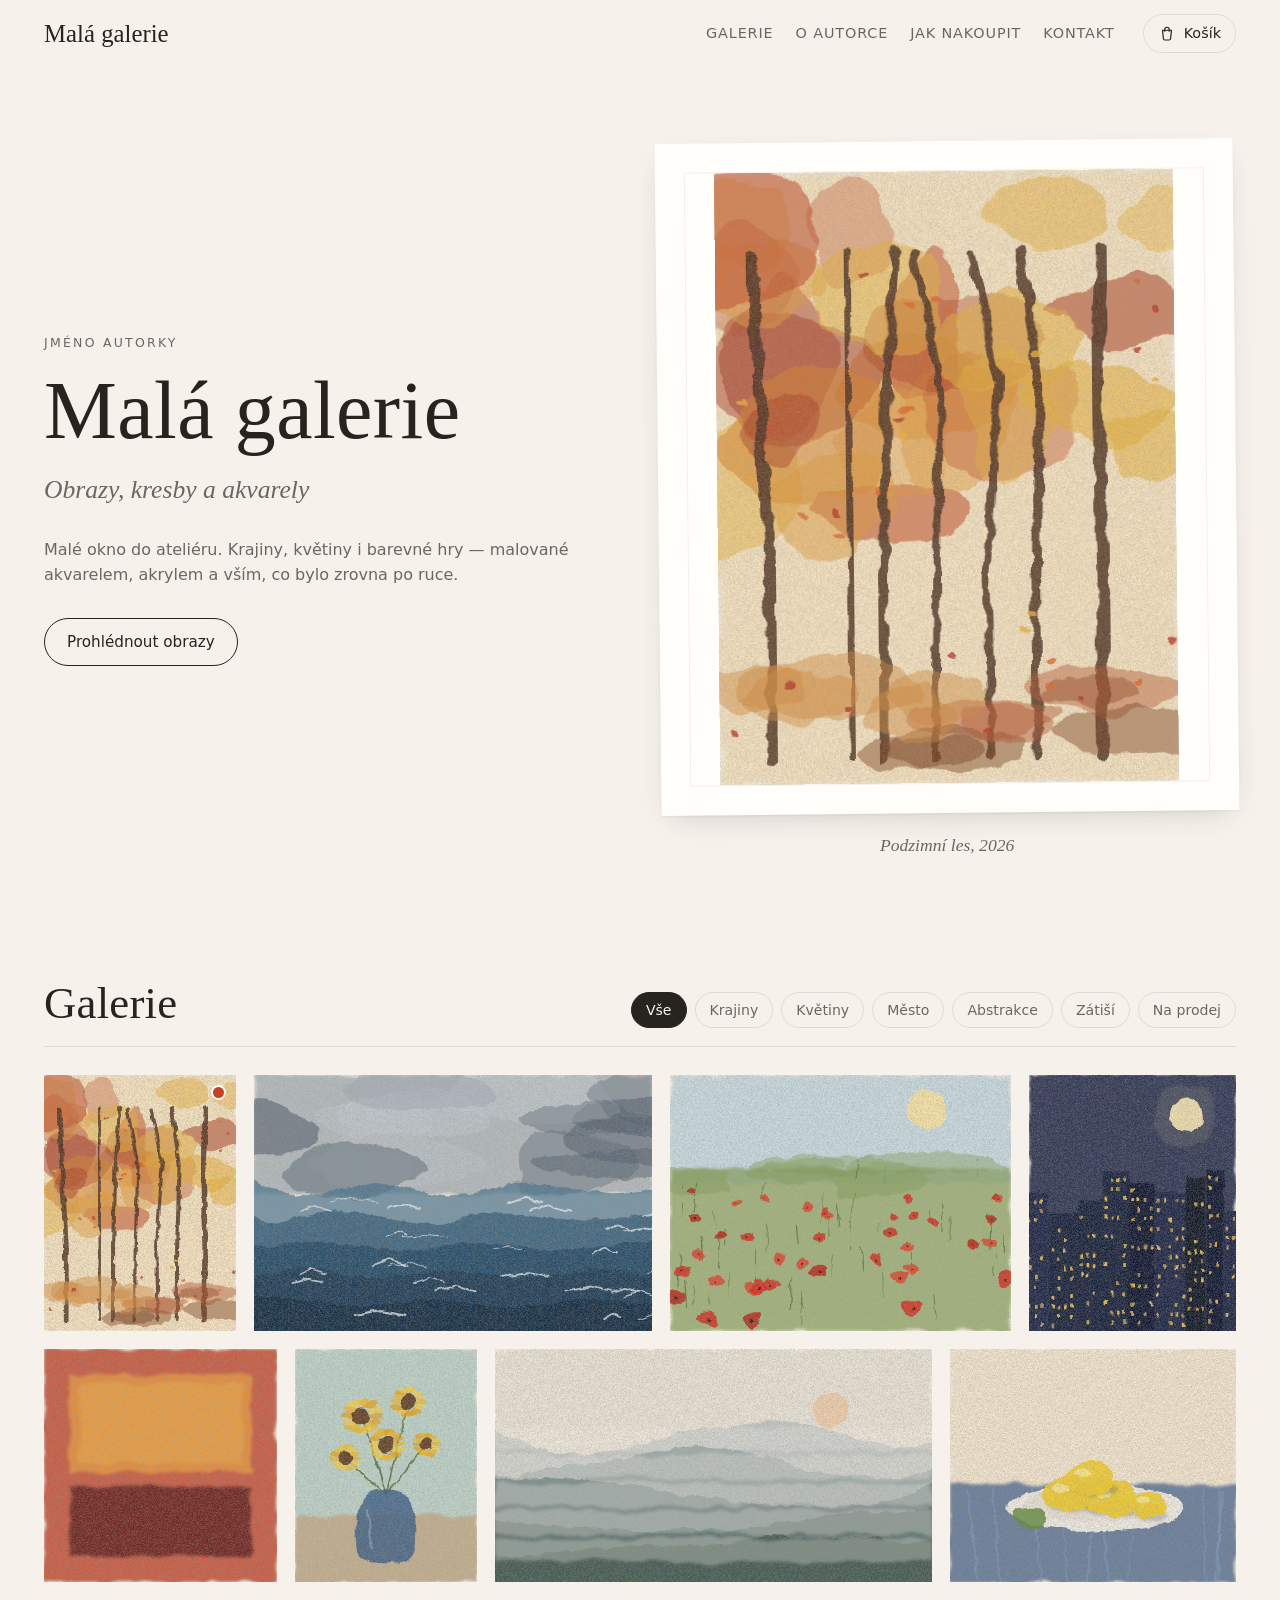
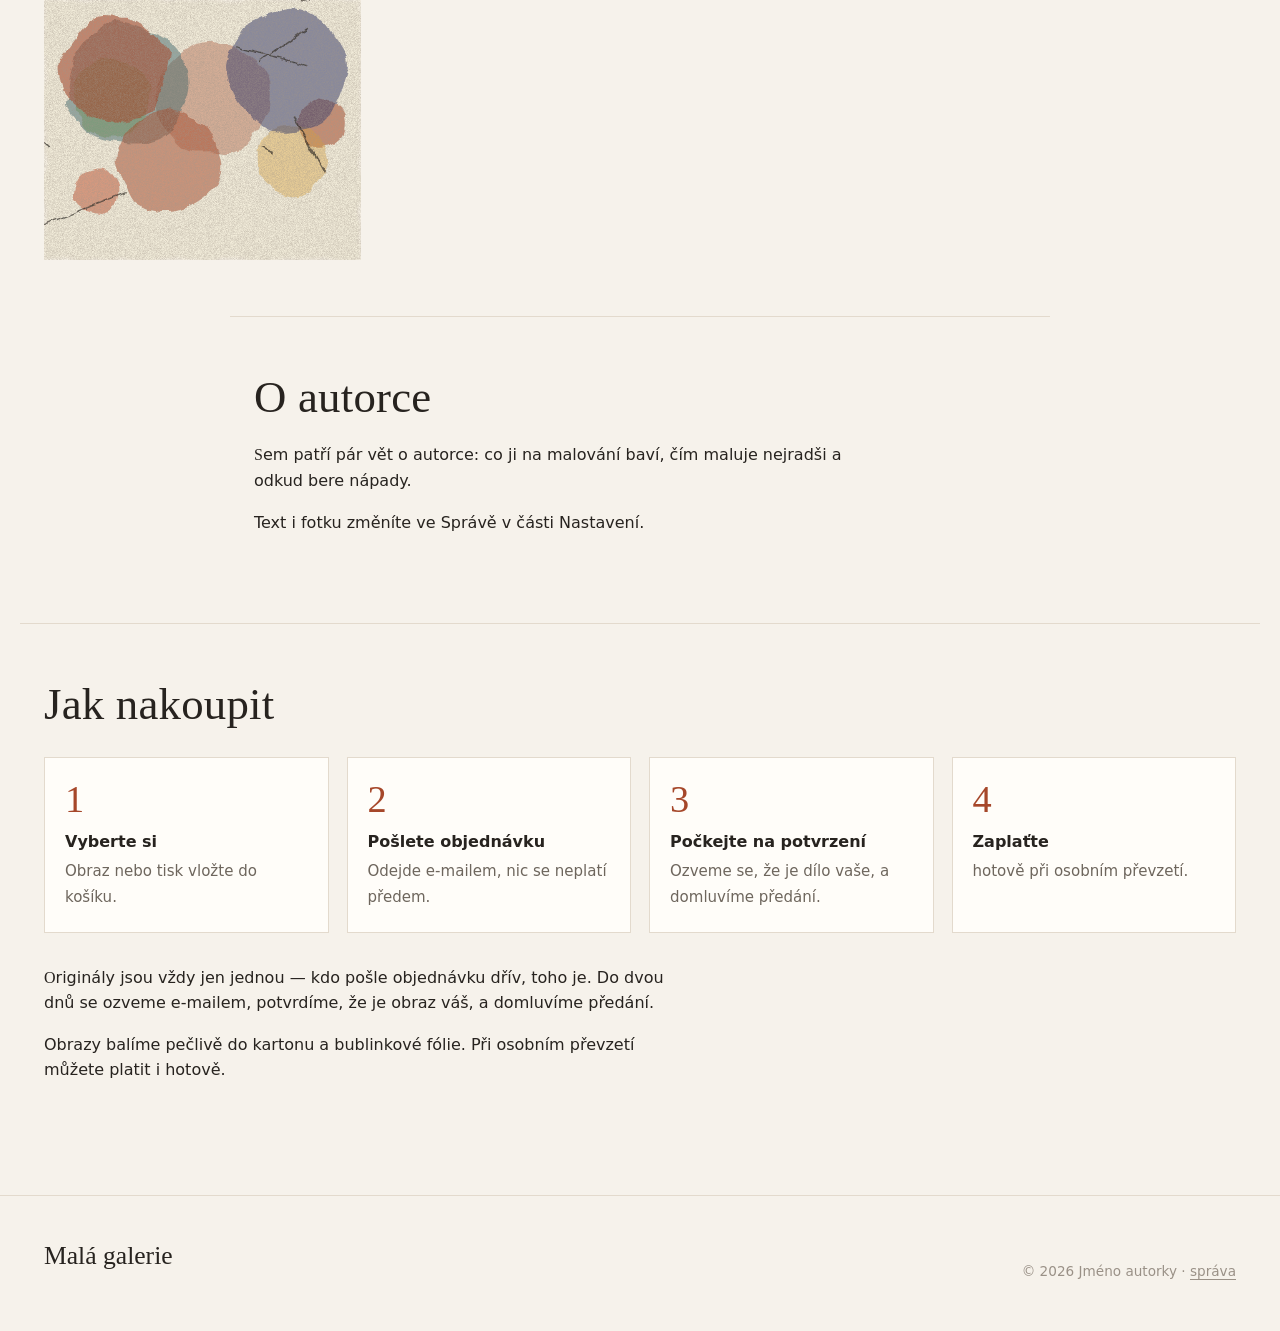
==== index.html @ 44255c66 "Galerie Malá webová galerie obrazů se správou obsahu.  Co-Authored-By: Claude Opus 5.5 <noreply@anth" ====
<!doctype html>
<html lang="cs">
<head>
<meta charset="utf-8">
<meta name="viewport" content="width=device-width, initial-scale=1">
<!-- Titulek a popis přepisuje Správa při uložení nastavení (kvůli náhledům odkazů). -->
<title>Malá galerie</title>
<meta name="description" content="Obrazy, kresby a akvarely">
<meta property="og:title" content="Malá galerie">
<meta property="og:description" content="Obrazy, kresby a akvarely">
<meta property="og:type" content="website">
<meta http-equiv="Content-Security-Policy" content="default-src 'self'; img-src 'self' data: blob:; style-src 'self'; script-src 'self'; connect-src 'self'; base-uri 'none'; form-action 'none'; object-src 'none'">
<meta name="color-scheme" content="light dark">
<link rel="icon" href="favicon.svg" type="image/svg+xml">
<link rel="stylesheet" href="css/web.css">
<script src="js/vzhled.js"></script>
<script src="js/zaklad.js" defer></script>
<script src="js/qr.js" defer></script>
<script src="js/web.js" defer></script>
</head>
<body>
<a class="preskocit" href="#galerie">Přeskočit na galerii</a>

<header class="hlavicka">
  <div class="hlavicka-vnitrek">
    <a class="znak" href="#" data-nazev>Malá galerie</a>
    <nav class="menu" aria-label="Hlavní nabídka">
      <a href="#galerie">Galerie</a>
      <a href="#o-autorce" data-o-autorce>O autorce</a>
      <a href="#nakup" data-obchod hidden>Jak nakoupit</a>
      <a href="#kontakt">Kontakt</a>
    </nav>
    <button class="kosik-tlacitko" type="button" data-obchod hidden aria-haspopup="dialog">
      <svg viewBox="0 0 24 24" aria-hidden="true"><path d="M6 7h12l-1.2 11.1a2 2 0 0 1-2 1.9H9.2a2 2 0 0 1-2-1.9z"/><path d="M9 9V6a3 3 0 0 1 6 0v3"/></svg>
      <span>Košík</span>
      <span class="pocet" data-pocet hidden>0</span>
    </button>
  </div>
</header>

<main>
  <section class="uvod" aria-labelledby="uvod-nadpis">
    <div class="uvod-text">
      <p class="nadtitulek" data-autorka></p>
      <h1 id="uvod-nadpis" data-nazev>Malá galerie</h1>
      <p class="podtitul" data-podtitul></p>
      <div class="uvod-odstavce" data-uvod></div>
      <a class="tlacitko" href="#galerie">Prohlédnout obrazy</a>
    </div>
    <figure class="uvod-obraz" data-vybrane hidden></figure>
  </section>

  <section id="galerie" class="sekce" aria-labelledby="galerie-nadpis">
    <div class="sekce-hlava">
      <h2 id="galerie-nadpis">Galerie</h2>
      <div class="filtry" role="toolbar" aria-label="Filtr galerie" data-filtry></div>
    </div>
    <div class="mrizka" data-mrizka aria-live="polite"></div>
    <p class="prazdne" data-prazdne hidden>Tady zatím nic není — galerie se právě připravuje.</p>
    <noscript><p class="prazdne">Galerie potřebuje zapnutý JavaScript.</p></noscript>
  </section>

  <section id="o-autorce" class="sekce o-autorce" aria-labelledby="autorka-nadpis" hidden>
    <figure class="portret" data-portret hidden></figure>
    <div>
      <h2 id="autorka-nadpis">O autorce</h2>
      <div class="text" data-o-autorce-text></div>
      <p class="odkazy" data-odkazy-autorky></p>
    </div>
  </section>

  <section id="nakup" class="sekce nakup" aria-labelledby="nakup-nadpis" data-obchod hidden>
    <h2 id="nakup-nadpis">Jak nakoupit</h2>
    <ol class="kroky">
      <li><strong>Vyberte si</strong><span>Obraz nebo tisk vložte do košíku.</span></li>
      <li><strong>Pošlete objednávku</strong><span>Odejde e-mailem, nic se neplatí předem.</span></li>
      <li><strong>Počkejte na potvrzení</strong><span>Ozveme se, že je dílo vaše, a domluvíme předání.</span></li>
      <li><strong>Zaplaťte</strong><span data-zpusob-platby>Převodem na účet — stačí naskenovat QR kód.</span></li>
    </ol>
    <div class="text" data-podminky></div>
  </section>
</main>

<footer id="kontakt" class="paticka">
  <div class="paticka-vnitrek">
    <div>
      <p class="paticka-nazev" data-nazev>Malá galerie</p>
      <p class="paticka-kontakt" data-kontakt></p>
    </div>
    <p class="paticka-drobne"><span data-copyright></span> · <a href="sprava/" rel="nofollow">správa</a></p>
  </div>
</footer>

<!-- Detail díla -->
<dialog class="detail" id="detail" aria-labelledby="detail-nazev">
  <div class="detail-obal">
    <div class="detail-obraz" data-detail-obraz>
      <img alt="" data-detail-img>
      <button class="sipka predchozi" type="button" data-predchozi aria-label="Předchozí dílo">‹</button>
      <button class="sipka dalsi" type="button" data-dalsi aria-label="Další dílo">›</button>
      <div class="detail-miniatury" data-miniatury></div>
    </div>
    <div class="detail-info">
      <button class="zavrit" type="button" data-zavrit aria-label="Zavřít">×</button>
      <p class="serie" data-detail-serie></p>
      <h2 id="detail-nazev" data-detail-nazev></h2>
      <p class="udaje" data-detail-udaje></p>
      <div class="text" data-detail-popis></div>
      <div class="nabidka" data-detail-nabidka></div>
      <p class="detail-odkazy">
        <a href="#" data-zeptat hidden>Zeptat se na dílo e-mailem</a>
        <button class="odkaz" type="button" data-sdilet>Kopírovat odkaz</button>
      </p>
    </div>
  </div>
</dialog>

<!-- Košík a objednávka -->
<dialog class="kosik" id="kosik" aria-labelledby="kosik-nadpis">
  <div class="kosik-obal">
    <header class="kosik-hlava">
      <h2 id="kosik-nadpis">Košík</h2>
      <button class="zavrit" type="button" data-zavrit aria-label="Zavřít">×</button>
    </header>
    <div class="kosik-krok" data-krok="polozky">
      <ul class="polozky" data-polozky></ul>
      <p class="prazdne" data-kosik-prazdny>Košík je prázdný.</p>
      <form class="objednavka" data-formular novalidate>
        <fieldset data-doprava>
          <legend>Doprava</legend>
        </fieldset>
        <fieldset data-platba>
          <legend>Platba</legend>
        </fieldset>
        <fieldset>
          <legend>Kontakt</legend>
          <label><span>Jméno a příjmení</span> <input name="jmeno" autocomplete="name" required></label>
          <label><span>E-mail</span> <input name="email" type="email" autocomplete="email" required></label>
          <label><span>Telefon <span class="nepovinne">· nepovinné</span></span> <input name="telefon" type="tel" autocomplete="tel"></label>
          <label data-adresa hidden><span>Doručovací adresa <span class="nepovinne">· nebo výdejní místo</span></span> <textarea name="adresa" rows="3" autocomplete="street-address"></textarea></label>
          <label><span>Poznámka <span class="nepovinne">· nepovinné</span></span> <textarea name="poznamka" rows="2"></textarea></label>
        </fieldset>
        <div class="soucet">
          <span>Celkem</span>
          <strong data-celkem></strong>
        </div>
        <p class="chyba" data-chyba role="alert" hidden></p>
        <button class="tlacitko plne" type="submit">Pokračovat k odeslání</button>
        <p class="drobne">Údaje použijeme jen k vyřízení objednávky.</p>
      </form>
    </div>
    <div class="kosik-krok" data-krok="odeslat" hidden>
      <p class="upozorneni"><strong>Ještě jeden krok:</strong> objednávka odejde, až odešlete e-mail.</p>
      <a class="tlacitko plne" data-mailto href="#">Odeslat objednávku e-mailem</a>
      <p class="drobne" data-zalozni-postup>Nepovedlo se otevřít poštu? <button class="odkaz" type="button" data-kopirovat>Zkopírujte text</button> a pošlete ho na <a data-email-prodejce href="#"></a>.</p>
      <p class="chyba" data-bez-emailu hidden>Galerie zatím nemá vyplněný kontaktní e-mail, objednávku tedy nejde odeslat.</p>
      <pre class="rekapitulace" data-rekapitulace></pre>
      <div class="platebni" data-platebni></div>
      <div class="kosik-dole">
        <button class="odkaz" type="button" data-zpet>← Zpět k úpravám</button>
        <button class="tlacitko" type="button" data-hotovo>Hotovo, vyprázdnit košík</button>
      </div>
    </div>
  </div>
</dialog>

<div class="oznameni" data-oznameni role="status" hidden></div>
</body>
</html>
---- css/web.css ----
/* web.css — veřejná galerie
   Teplý papír, inkoust a jediný akcent (terakota). Nadpisy na systémových
   patkách — žádná písma z cizích serverů, takže web nikam nevolá. */

:root {
  --papir: #f6f2eb;
  --karta: #fffdf9;
  --inkoust: #27231f;
  --sede: #6e665d;
  --slabe: #9a9187;
  --linka: #e3dacd;
  --akcent: #a6472a;
  --akcent-tmavy: #873519;
  --na-akcentu: #fff;
  --prodej: #2f6a5f;
  --rezervace: #a7741c;
  --prodano: #8a8178;
  --stin: 0 1px 2px rgb(40 30 20 / 6%), 0 10px 30px -12px rgb(40 30 20 / 22%);
  --ram: #fffefb;
  --zavoj: rgb(28 24 21 / 72%);
  --patky: "Palatino Linotype", Palatino, "Book Antiqua", "URW Palladio L", "Noto Serif", Georgia, serif;
  --vaha-nadpisu: 500;
  --bezpatky: "Segoe UI", system-ui, -apple-system, "Helvetica Neue", Roboto, Arial, sans-serif;
  --sirka: 1240px;
  --radek: 260px;
  color-scheme: light;
}

@media (prefers-color-scheme: dark) {
  :root:not([data-theme="light"]) {
    --papir: #171513;
    --karta: #211e1b;
    --inkoust: #ece5da;
    --sede: #b0a698;
    --slabe: #857c71;
    --linka: #38322c;
    --akcent: #e08a63;
    --akcent-tmavy: #f0a585;
    --na-akcentu: #1b1714;
    --prodej: #7cc0b1;
    --rezervace: #e0b25c;
    --prodano: #9a9085;
    --stin: 0 1px 2px rgb(0 0 0 / 30%), 0 14px 34px -14px rgb(0 0 0 / 70%);
    --ram: #2a2622;
    --zavoj: rgb(8 7 6 / 86%);
    color-scheme: dark;
  }
}
:root[data-theme="dark"] {
  --papir: #171513; --karta: #211e1b; --inkoust: #ece5da; --sede: #b0a698; --slabe: #857c71;
  --linka: #38322c; --akcent: #e08a63; --akcent-tmavy: #f0a585; --na-akcentu: #1b1714;
  --prodej: #7cc0b1; --rezervace: #e0b25c; --prodano: #9a9085;
  --stin: 0 1px 2px rgb(0 0 0 / 30%), 0 14px 34px -14px rgb(0 0 0 / 70%);
  --ram: #2a2622; --zavoj: rgb(8 7 6 / 86%); color-scheme: dark;
}

*, *::before, *::after { box-sizing: border-box; }
html { scroll-behavior: smooth; scroll-padding-top: 80px; }
@media (prefers-reduced-motion: reduce) { html { scroll-behavior: auto; } }

body {
  margin: 0;
  background: var(--papir);
  color: var(--inkoust);
  font: 16px/1.6 var(--bezpatky);
  -webkit-font-smoothing: antialiased;
  text-rendering: optimizeLegibility;
  transition: opacity .3s ease;
}
/* vzhled.js stránku schová, dokud web.js nenačte data a nepoužije vzhled */
html.ceka body { opacity: 0; }
img { max-width: 100%; display: block; }
a { color: var(--akcent); text-underline-offset: 3px; text-decoration-thickness: 1px; }
a:hover { color: var(--akcent-tmavy); }
h1, h2, h3 { font-family: var(--patky); font-weight: var(--vaha-nadpisu); line-height: 1.1; margin: 0; letter-spacing: 0.005em; }
p { margin: 0 0 1em; }
:focus-visible { outline: 2px solid var(--akcent); outline-offset: 3px; border-radius: 2px; }
[hidden] { display: none !important; }

.preskocit { position: absolute; left: -999px; top: 8px; background: var(--karta); padding: 8px 14px; z-index: 50; }
.preskocit:focus { left: 16px; }

/* --- hlavička ------------------------------------------------------------ */
.hlavicka {
  position: sticky; top: 0; z-index: 20;
  background: color-mix(in srgb, var(--papir) 88%, transparent);
  backdrop-filter: blur(10px);
  border-bottom: 1px solid transparent;
  transition: border-color .2s;
}
.hlavicka.posunuto { border-bottom-color: var(--linka); }
.hlavicka-vnitrek {
  max-width: var(--sirka); margin: 0 auto; padding: 14px 24px;
  display: flex; align-items: center; gap: 28px;
}
.znak {
  font-family: var(--patky); font-size: 1.55rem; color: var(--inkoust); text-decoration: none;
  white-space: nowrap; overflow: hidden; text-overflow: ellipsis; min-width: 0;
}
.znak:hover { color: var(--inkoust); }
.menu { display: flex; gap: 22px; margin-left: auto; }
.menu a {
  color: var(--sede); text-decoration: none; font-size: .9rem; letter-spacing: .06em; text-transform: uppercase; white-space: nowrap;
  padding: 4px 0; border-bottom: 1px solid transparent;
}
.menu a:hover { color: var(--inkoust); border-bottom-color: var(--akcent); }

.kosik-tlacitko {
  display: inline-flex; align-items: center; gap: 8px;
  background: none; border: 1px solid var(--linka); border-radius: 999px; color: var(--inkoust);
  padding: 7px 14px; font: inherit; font-size: .9rem; cursor: pointer;
}
.kosik-tlacitko:hover { border-color: var(--inkoust); }
.kosik-tlacitko svg { width: 18px; height: 18px; fill: none; stroke: currentColor; stroke-width: 1.6; stroke-linejoin: round; }
.pocet {
  background: var(--akcent); color: var(--na-akcentu); border-radius: 999px; min-width: 20px; height: 20px;
  display: inline-grid; place-items: center; font-size: .75rem; font-weight: 600; padding: 0 6px;
}
.pocet.cuk { animation: cuk .5s ease; }
@keyframes cuk { 30% { transform: scale(1.35); } }

/* --- úvod ---------------------------------------------------------------- */
.uvod {
  max-width: var(--sirka); margin: 0 auto; padding: 72px 24px 64px;
  display: grid; grid-template-columns: minmax(0, 1fr) minmax(0, 1.05fr); gap: 64px; align-items: center;
}
.uvod.bez-obrazu { grid-template-columns: minmax(0, 1fr); text-align: center; }
.uvod.bez-obrazu .uvod-odstavce { margin-inline: auto; }
.nadtitulek { text-transform: uppercase; letter-spacing: .18em; font-size: .78rem; color: var(--sede); margin-bottom: 18px; }
.uvod h1 { font-size: clamp(2.8rem, 6.4vw, 5.2rem); line-height: .98; margin-bottom: 18px; }
.podtitul { font-family: var(--patky); font-style: italic; font-size: clamp(1.25rem, 2.2vw, 1.6rem); color: var(--sede); margin-bottom: 26px; }
.uvod-odstavce { max-width: 34em; color: var(--sede); margin-bottom: 30px; }

.uvod-obraz { margin: 0; cursor: zoom-in; }
.uvod-obraz .ram {
  background: var(--ram); padding: clamp(14px, 2.4vw, 30px); box-shadow: var(--stin);
  transform: rotate(-.6deg); transition: transform .5s cubic-bezier(.2, .7, .2, 1);
}
.uvod-obraz:hover .ram { transform: rotate(0) translateY(-4px); }
.uvod-obraz img { width: 100%; height: auto; max-height: 68vh; object-fit: contain; outline: 1px solid rgb(0 0 0 / 6%); }
.uvod-obraz figcaption { margin-top: 18px; text-align: center; color: var(--sede); font-family: var(--patky); font-style: italic; font-size: 1.1rem; }

.tlacitko {
  display: inline-flex; align-items: center; justify-content: center; gap: 8px;
  border: 1px solid var(--inkoust); color: var(--inkoust); background: transparent;
  padding: 11px 22px; border-radius: 999px; font: inherit; font-size: .95rem; text-decoration: none; cursor: pointer;
  transition: background .15s, color .15s, border-color .15s;
}
.tlacitko:hover { background: var(--inkoust); color: var(--papir); }
.tlacitko.plne { background: var(--akcent); border-color: var(--akcent); color: var(--na-akcentu); }
.tlacitko.plne:hover { background: var(--akcent-tmavy); border-color: var(--akcent-tmavy); color: var(--na-akcentu); }
.tlacitko:disabled { opacity: .45; cursor: not-allowed; }
.odkaz { background: none; border: 0; padding: 0; font: inherit; color: var(--akcent); cursor: pointer; text-decoration: underline; text-underline-offset: 3px; text-decoration-thickness: 1px; }

/* --- sekce a galerie ----------------------------------------------------- */
.sekce { max-width: var(--sirka); margin: 0 auto; padding: 56px 24px; }
.sekce h2 { font-size: clamp(2rem, 4vw, 2.8rem); }
.sekce-hlava { display: flex; align-items: end; justify-content: space-between; gap: 16px 32px; flex-wrap: wrap; margin-bottom: 28px; padding-bottom: 18px; border-bottom: 1px solid var(--linka); }

.filtry { display: flex; flex-wrap: wrap; gap: 8px; }
.filtr {
  border: 1px solid var(--linka); background: transparent; color: var(--sede); border-radius: 999px;
  padding: 6px 14px; font: inherit; font-size: .88rem; cursor: pointer;
}
.filtr:hover { color: var(--inkoust); border-color: var(--sede); }
.filtr[aria-pressed="true"] { background: var(--inkoust); border-color: var(--inkoust); color: var(--papir); }
.filtr.prodej[aria-pressed="true"] { background: var(--prodej); border-color: var(--prodej); color: var(--na-akcentu); }

/* Zarovnaná mřížka: řádky stejně vysoké, obrazy celé v poměru stran
   a pořadí, jak ho nastavila Správa. Přesné šířky dopočítá web.js. */
.mrizka { --mezera: 18px; display: flex; flex-wrap: wrap; gap: var(--mezera); }
.dlazdice {
  position: relative; flex: none; width: calc(var(--p) * var(--radek)); height: var(--radek);
  margin: 0; cursor: zoom-in; background: var(--linka); overflow: hidden;
  animation: objev .6s both cubic-bezier(.2, .7, .2, 1); animation-delay: calc(var(--i, 0) * 40ms);
}
@keyframes objev { from { opacity: 0; transform: translateY(12px); } }
@media (prefers-reduced-motion: reduce) { .dlazdice { animation: none; } }
.dlazdice img { position: absolute; inset: 0; width: 100%; height: 100%; object-fit: cover; transition: transform .7s cubic-bezier(.2, .7, .2, 1), opacity .4s; }
.dlazdice:hover img { transform: scale(1.025); }
.dlazdice button { position: absolute; inset: 0; width: 100%; background: none; border: 0; cursor: zoom-in; padding: 0; z-index: 2; }
.dlazdice figcaption {
  position: absolute; inset: auto 0 0 0; padding: 40px 16px 14px; z-index: 1;
  background: linear-gradient(transparent, rgb(20 16 12 / 72%)); color: #fff;
  display: flex; align-items: end; justify-content: space-between; gap: 12px;
  opacity: 0; transform: translateY(6px); transition: opacity .25s, transform .25s;
}
.dlazdice:hover figcaption, .dlazdice:focus-within figcaption { opacity: 1; transform: none; }
@media (hover: none) { .dlazdice figcaption { opacity: 1; transform: none; padding-top: 28px; } }
.dlazdice .titulek { font-family: var(--patky); font-size: 1.2rem; line-height: 1.15; }
.dlazdice .titulek small { display: block; font-family: var(--bezpatky); font-size: .78rem; opacity: .8; margin-top: 2px; }
.stitek {
  flex: none; font-size: .72rem; letter-spacing: .06em; text-transform: uppercase; border-radius: 999px;
  padding: 3px 9px; background: rgb(255 255 255 / 92%); color: #222; white-space: nowrap;
}
.stitek.prodano { background: rgb(30 26 22 / 80%); color: #fff; }
.stitek.rezervovano { background: #f3d595; color: #4b3305; }
.dlazdice .tecka {
  position: absolute; top: 12px; right: 12px; z-index: 1; width: 11px; height: 11px; border-radius: 50%;
  background: #c4412a; box-shadow: 0 0 0 2px rgb(255 255 255 / 85%);
}
.prazdne { color: var(--sede); text-align: center; padding: 40px 0; font-family: var(--patky); font-style: italic; font-size: 1.2rem; }

/* volby ze Správy → Vzhled (atributy na <html> nastavuje zaklad.js) */
:root[data-velikost="male"] { --radek: 200px; }
:root[data-velikost="velke"] { --radek: 330px; }
:root[data-ramy="pasparta"] .mrizka { --pp: clamp(5px, .9vw, 11px); }
:root[data-ramy="pasparta"] .dlazdice { background: var(--ram); box-shadow: var(--stin); }
:root[data-ramy="pasparta"] .dlazdice img {
  inset: var(--pp); width: calc(100% - 2 * var(--pp)); height: calc(100% - 2 * var(--pp)); outline: 1px solid rgb(0 0 0 / 7%);
}
:root[data-ramy="pasparta"] .dlazdice:hover img { transform: none; }
:root[data-ramy="stin"] .mrizka { --mezera: 26px; }
:root[data-ramy="stin"] .dlazdice { box-shadow: var(--stin); border-radius: 3px; }

/* --- o autorce ----------------------------------------------------------- */
.o-autorce { display: grid; grid-template-columns: minmax(0, 340px) minmax(0, 1fr); gap: 56px; align-items: start; border-top: 1px solid var(--linka); }
.o-autorce.bez-portretu { grid-template-columns: minmax(0, 1fr); max-width: 820px; }
.o-autorce h2 { margin-bottom: 20px; }
.portret { margin: 0; }
.portret img { width: 100%; aspect-ratio: 4 / 5; object-fit: cover; box-shadow: var(--stin); }
.text { max-width: 40em; }
.text p:first-child::first-letter { font-family: var(--patky); }
.odkazy { display: flex; gap: 18px; flex-wrap: wrap; margin-top: 8px; }

/* --- jak nakoupit -------------------------------------------------------- */
.nakup { border-top: 1px solid var(--linka); }
.nakup h2 { margin-bottom: 28px; }
.kroky { list-style: none; padding: 0; margin: 0 0 32px; display: grid; grid-template-columns: repeat(4, minmax(0, 1fr)); gap: 18px; counter-reset: krok; }
.kroky li { background: var(--karta); border: 1px solid var(--linka); padding: 22px 20px; counter-increment: krok; position: relative; }
.kroky li::before { content: counter(krok); font-family: var(--patky); font-size: 2.4rem; color: var(--akcent); line-height: 1; display: block; margin-bottom: 10px; }
.kroky strong { display: block; font-weight: 600; margin-bottom: 4px; }
.kroky span { color: var(--sede); font-size: .94rem; }

/* --- patička ------------------------------------------------------------- */
.paticka { border-top: 1px solid var(--linka); margin-top: 40px; }
.paticka-vnitrek { max-width: var(--sirka); margin: 0 auto; padding: 40px 24px 48px; display: flex; justify-content: space-between; align-items: end; gap: 24px; flex-wrap: wrap; }
.paticka-nazev { font-family: var(--patky); font-size: 1.6rem; margin-bottom: 6px; }
.paticka-kontakt { display: flex; gap: 18px; flex-wrap: wrap; margin: 0; }
.paticka-drobne { color: var(--slabe); font-size: .85rem; margin: 0; }
.paticka-drobne a { color: var(--slabe); }

/* --- detail díla --------------------------------------------------------- */
dialog { padding: 0; border: 0; color: var(--inkoust); }
dialog::backdrop { background: var(--zavoj); backdrop-filter: blur(4px); }
.detail {
  width: min(1360px, calc(100vw - 32px)); max-width: none; height: min(880px, calc(100dvh - 32px)); max-height: none;
  background: var(--karta); box-shadow: 0 30px 80px -20px rgb(0 0 0 / 50%);
}
.detail[open] { animation: vyjed .35s cubic-bezier(.2, .7, .2, 1); }
@keyframes vyjed { from { opacity: 0; transform: translateY(16px) scale(.985); } }
.detail-obal { display: grid; grid-template-columns: minmax(0, 1fr) 380px; grid-template-rows: minmax(0, 1fr); height: 100%; }
.detail-obraz {
  position: relative; background: color-mix(in srgb, var(--papir) 70%, var(--linka));
  display: flex; align-items: center; justify-content: center; overflow: hidden;
  padding: 36px 64px 84px; min-height: 0; touch-action: pan-y; user-select: none;
}
.detail-obraz img { max-width: 100%; max-height: 100%; width: auto; height: auto; object-fit: contain; box-shadow: var(--stin); background: var(--ram); transition: opacity .25s; }
.detail-obraz img.nacita { opacity: .6; }
.sipka {
  position: absolute; top: 50%; transform: translateY(-50%); width: 46px; height: 46px; border-radius: 50%;
  border: 1px solid var(--linka); background: var(--karta); color: var(--inkoust); font-size: 1.7rem; line-height: 1;
  cursor: pointer; display: grid; place-items: center; padding-bottom: 4px; opacity: .85;
}
.sipka:hover { opacity: 1; border-color: var(--inkoust); }
.sipka.predchozi { left: 12px; }
.sipka.dalsi { right: 12px; }
.detail-miniatury { position: absolute; bottom: 18px; left: 0; right: 0; display: flex; justify-content: center; gap: 8px; }
.detail-miniatury button { width: 52px; height: 52px; padding: 0; border: 2px solid transparent; background: none; cursor: pointer; opacity: .65; }
.detail-miniatury button[aria-current="true"] { border-color: var(--akcent); opacity: 1; }
.detail-miniatury img { width: 100%; height: 100%; object-fit: cover; }
.detail-info { position: relative; padding: 48px 34px 34px; overflow-y: auto; border-left: 1px solid var(--linka); }
.zavrit {
  position: absolute; top: 12px; right: 12px; width: 40px; height: 40px; border-radius: 50%;
  border: 0; background: transparent; color: var(--sede); font-size: 1.8rem; line-height: 1; cursor: pointer;
}
.zavrit:hover { background: var(--papir); color: var(--inkoust); }
.serie { text-transform: uppercase; letter-spacing: .16em; font-size: .74rem; color: var(--akcent); margin-bottom: 10px; min-height: 1em; }
.detail-info h2 { font-size: 2.3rem; margin-bottom: 10px; }
.udaje { color: var(--sede); font-size: .92rem; margin-bottom: 22px; }
.detail-info .text { font-size: .98rem; }
.nabidka { margin: 26px 0 18px; display: grid; gap: 12px; }
.nabidka-polozka {
  border: 1px solid var(--linka); padding: 16px 18px; display: grid; grid-template-columns: 1fr auto; gap: 4px 16px; align-items: center;
  background: var(--papir);
}
.nabidka-polozka .co { font-weight: 600; }
.nabidka-polozka .pozn { color: var(--sede); font-size: .85rem; grid-column: 1; }
.nabidka-polozka .cena { font-family: var(--patky); font-size: 1.5rem; text-align: right; }
.nabidka-polozka .akce { grid-column: 1 / -1; margin-top: 10px; }
.nabidka-polozka .akce .tlacitko { width: 100%; }
.nabidka-polozka.prodano .cena { text-decoration: line-through; color: var(--slabe); }
.stav { display: inline-flex; align-items: center; gap: 7px; font-size: .88rem; color: var(--sede); }
.stav::before { content: ""; width: 8px; height: 8px; border-radius: 50%; background: currentColor; }
.stav.prodej { color: var(--prodej); }
.stav.rezervovano { color: var(--rezervace); }
.stav.prodano { color: var(--prodano); }
.detail-odkazy { display: flex; gap: 18px; flex-wrap: wrap; font-size: .9rem; margin-top: 18px; }

/* --- košík --------------------------------------------------------------- */
.kosik {
  margin: 0 0 0 auto; width: min(520px, 100vw); max-width: none; height: 100dvh; max-height: none;
  background: var(--karta); box-shadow: -20px 0 60px -20px rgb(0 0 0 / 40%);
}
.kosik[open] { animation: zprava .35s cubic-bezier(.2, .7, .2, 1); }
@keyframes zprava { from { transform: translateX(40px); opacity: 0; } }
.kosik-obal { display: flex; flex-direction: column; height: 100%; }
.kosik-hlava { display: flex; align-items: center; justify-content: space-between; padding: 18px 24px; border-bottom: 1px solid var(--linka); }
.kosik-hlava h2 { font-size: 1.9rem; }
.kosik-hlava .zavrit { position: static; }
.kosik-krok { padding: 20px 24px 32px; overflow-y: auto; flex: 1; }
.polozky { list-style: none; padding: 0; margin: 0 0 8px; }
.polozka { display: grid; grid-template-columns: 64px 1fr auto; gap: 14px; align-items: center; padding: 12px 0; border-bottom: 1px solid var(--linka); }
.polozka img { width: 64px; height: 64px; object-fit: cover; }
.polozka .nazev { font-family: var(--patky); font-size: 1.15rem; line-height: 1.2; }
.polozka .druh { color: var(--sede); font-size: .85rem; }
.polozka .vpravo { text-align: right; display: grid; gap: 6px; justify-items: end; }
.polozka .mnozstvi { display: inline-flex; align-items: center; border: 1px solid var(--linka); border-radius: 999px; }
.polozka .mnozstvi button { background: none; border: 0; width: 28px; height: 28px; cursor: pointer; color: var(--inkoust); font-size: 1rem; }
.polozka .mnozstvi span { min-width: 20px; text-align: center; font-size: .9rem; }
.polozka .odebrat { font-size: .8rem; color: var(--slabe); }
.objednavka fieldset { border: 0; padding: 0; margin: 22px 0 0; display: grid; gap: 12px; }
.objednavka legend { font-family: var(--patky); font-size: 1.35rem; margin-bottom: 8px; padding: 0; }
.objednavka label { display: grid; gap: 5px; font-size: .9rem; color: var(--sede); }
.nepovinne { font-size: .8rem; color: var(--slabe); }
.objednavka input, .objednavka textarea {
  font: inherit; color: var(--inkoust); background: var(--papir); border: 1px solid var(--linka); border-radius: 4px; padding: 10px 12px; width: 100%;
}
.objednavka input:focus, .objednavka textarea:focus { outline: none; border-color: var(--akcent); box-shadow: 0 0 0 3px color-mix(in srgb, var(--akcent) 18%, transparent); }
.volba { display: flex !important; align-items: center; gap: 10px !important; border: 1px solid var(--linka); padding: 11px 14px; border-radius: 4px; cursor: pointer; color: var(--inkoust) !important; }
.volba:has(input:checked) { border-color: var(--akcent); background: color-mix(in srgb, var(--akcent) 6%, transparent); }
.volba input { width: auto; accent-color: var(--akcent); margin: 0; }
.volba .cena { margin-left: auto; color: var(--sede); }
.soucet { display: flex; justify-content: space-between; align-items: baseline; margin: 26px 0 16px; padding-top: 16px; border-top: 1px solid var(--linka); }
.soucet strong { font-family: var(--patky); font-size: 1.9rem; font-weight: 500; }
.objednavka .tlacitko { width: 100%; }
.drobne { font-size: .82rem; color: var(--slabe); margin-top: 12px; }
.chyba { color: #b3261e; font-size: .9rem; }
.upozorneni { background: color-mix(in srgb, var(--rezervace) 16%, transparent); border-left: 3px solid var(--rezervace); padding: 12px 14px; }
[data-krok="odeslat"] > .tlacitko { width: 100%; }
.rekapitulace {
  white-space: pre-wrap; font: .85rem/1.55 ui-monospace, "Cascadia Mono", Consolas, monospace; background: var(--papir);
  border: 1px solid var(--linka); padding: 14px 16px; margin: 18px 0; color: var(--sede);
}
.platebni { display: grid; grid-template-columns: 150px 1fr; gap: 18px; align-items: center; border: 1px solid var(--linka); padding: 16px; }
.platebni .qr { width: 150px; height: 150px; }
.platebni dl { margin: 0; display: grid; grid-template-columns: auto 1fr; gap: 3px 12px; font-size: .9rem; }
.platebni dt { color: var(--sede); }
.platebni dd { margin: 0; font-weight: 600; word-break: break-word; }
.platebni .pozn { grid-column: 1 / -1; font-size: .85rem; color: var(--sede); margin: 0; }
.kosik-dole { display: flex; justify-content: space-between; align-items: center; gap: 12px; margin-top: 24px; flex-wrap: wrap; }
.qr .qr-pozadi { fill: #fff; }
.qr .qr-moduly { fill: #111; }

.oznameni {
  position: fixed; left: 50%; bottom: 24px; transform: translateX(-50%); z-index: 100;
  background: var(--inkoust); color: var(--papir); padding: 11px 20px; border-radius: 999px; font-size: .92rem;
  box-shadow: var(--stin); animation: vyjed .3s ease;
}

/* --- menší obrazovky ----------------------------------------------------- */
@media (max-width: 1000px) {
  .detail-obal { grid-template-columns: minmax(0, 1fr); grid-template-rows: minmax(0, 58%) minmax(0, 1fr); }
  .detail { height: calc(100dvh - 24px); width: calc(100vw - 24px); }
  .detail-obraz { padding: 18px 54px 70px; }
  .detail-info { border-left: 0; border-top: 1px solid var(--linka); padding: 28px 22px; }
  .kroky { grid-template-columns: repeat(2, minmax(0, 1fr)); }
}
@media (max-width: 760px) {
  :root { --radek: 170px; }
  :root[data-velikost="male"] { --radek: 130px; }
  :root[data-velikost="velke"] { --radek: 220px; }
  :root[data-ramy="stin"] .mrizka { --mezera: 12px; }
  html { scroll-padding-top: 110px; }
  .hlavicka-vnitrek { flex-wrap: wrap; gap: 6px 16px; padding: 12px 16px; }
  .menu { order: 3; width: 100%; margin: 0; gap: 18px; overflow-x: auto; scrollbar-width: none; }
  .menu a { font-size: .8rem; }
  .kosik-tlacitko { margin-left: auto; }
  .uvod { grid-template-columns: minmax(0, 1fr); gap: 40px; padding: 40px 16px 36px; }
  .uvod-obraz { order: -1; }
  .sekce { padding: 40px 16px; }
  .mrizka { --mezera: 8px; }
  .dlazdice figcaption { padding: 24px 10px 8px; }
  .dlazdice .titulek { font-size: 1rem; white-space: nowrap; overflow: hidden; text-overflow: ellipsis; min-width: 0; }
  .dlazdice .titulek small { display: none; }
  .stitek { font-size: .66rem; padding: 2px 7px; }
  .o-autorce { grid-template-columns: minmax(0, 1fr); gap: 28px; }
  .portret { max-width: 280px; }
  .kroky { grid-template-columns: minmax(0, 1fr); }
  .paticka-vnitrek { padding: 32px 16px 40px; }
  .detail { width: 100vw; height: 100dvh; }
  .detail-obraz { padding: 12px 12px 64px; }
  .sipka { width: 38px; height: 38px; top: auto; bottom: 14px; transform: none; }
  .detail-miniatury { bottom: 14px; left: 60px; right: 60px; }
  .detail-miniatury button { width: 38px; height: 38px; }
  .detail-info h2 { font-size: 1.9rem; }
  .platebni { grid-template-columns: minmax(0, 1fr); justify-items: center; }
  .platebni .qr { width: 180px; height: 180px; }
}
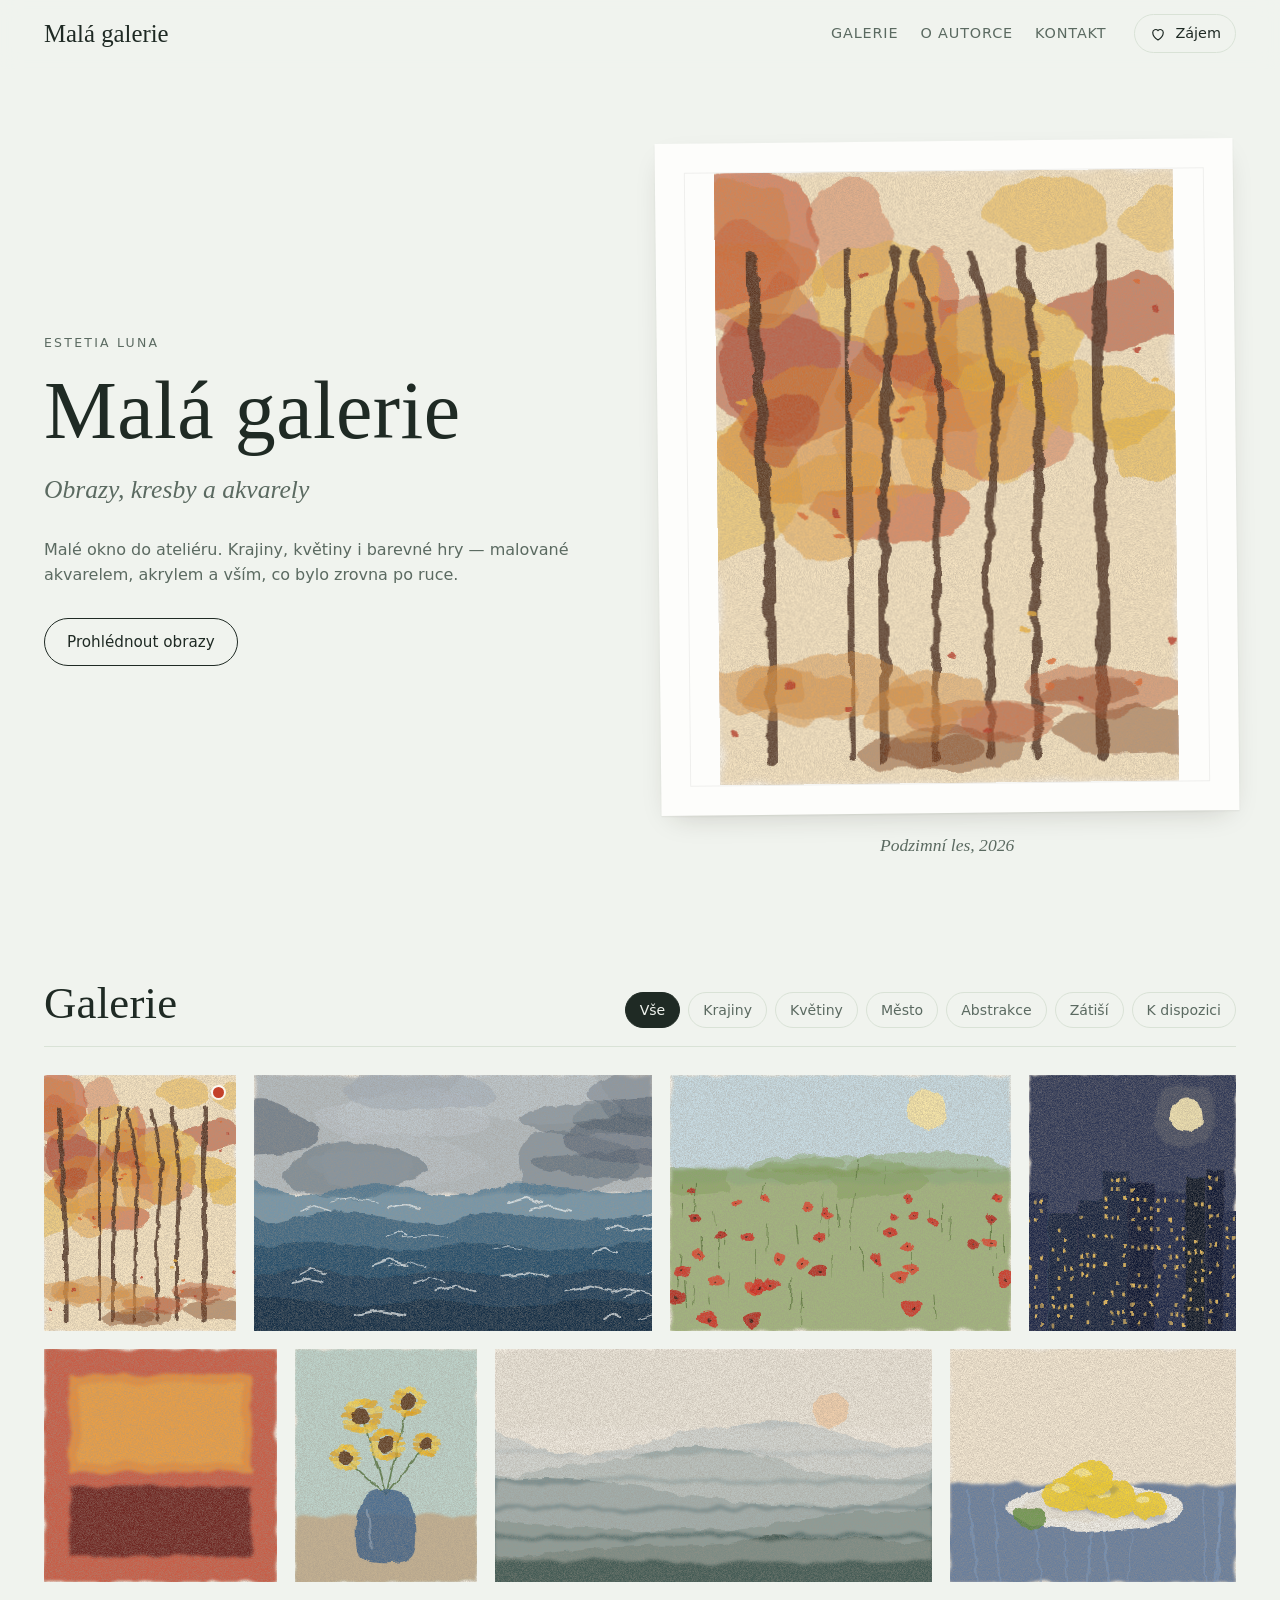
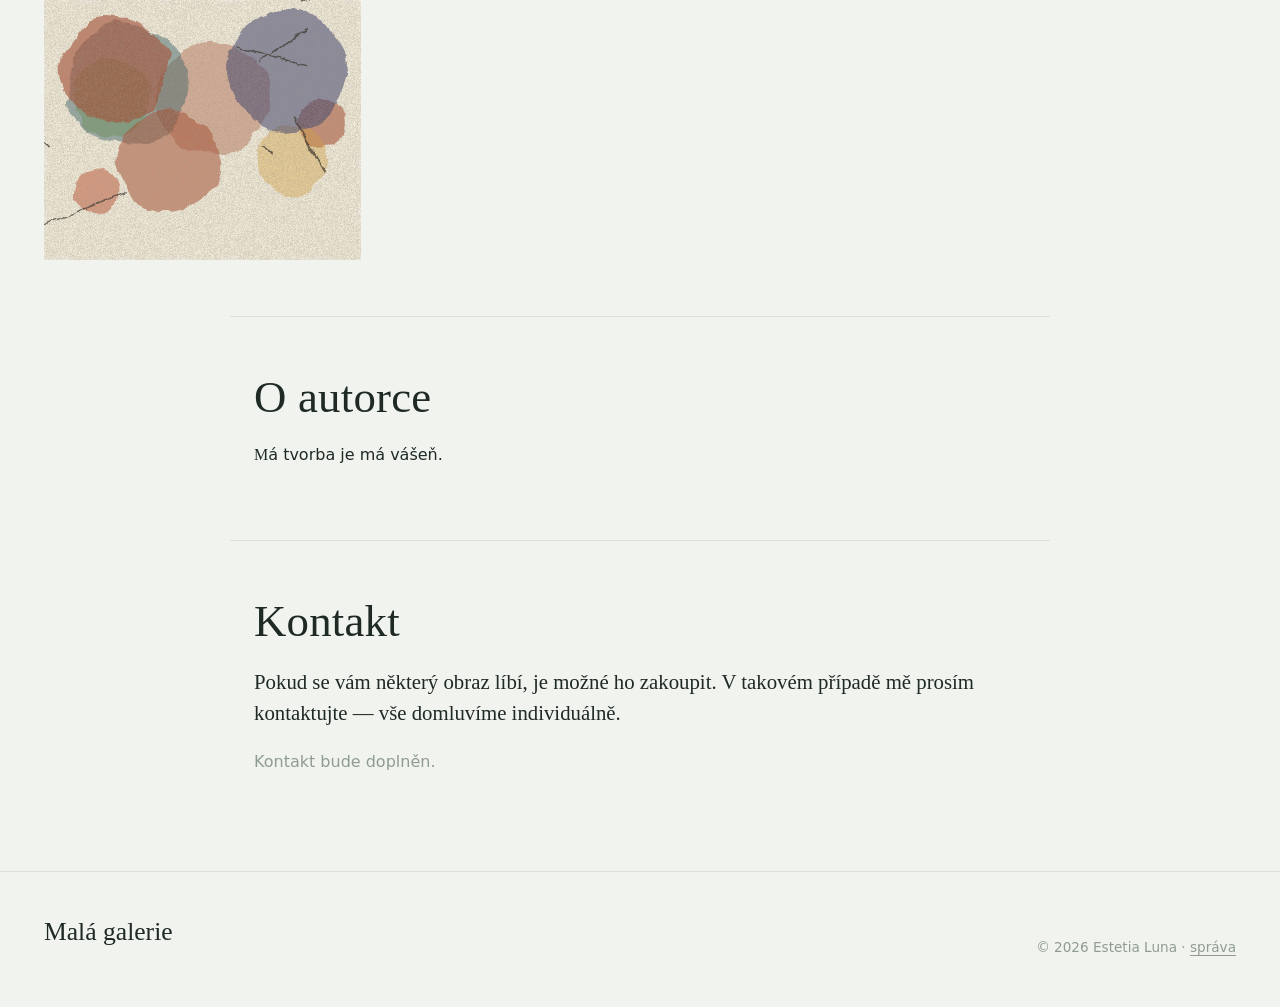
==== commit cfe3b2cb: "Zájem o díla, ocenění autorky, soukromější účty - Kontakt jako samostatná sekce s textem, výběr děl " ====
--- a/index.html
+++ b/index.html
@@ -15,7 +15,6 @@
 <link rel="stylesheet" href="css/web.css">
 <script src="js/vzhled.js"></script>
 <script src="js/zaklad.js" defer></script>
-<script src="js/qr.js" defer></script>
 <script src="js/web.js" defer></script>
 </head>
 <body>
@@ -27,12 +26,11 @@
     <nav class="menu" aria-label="Hlavní nabídka">
       <a href="#galerie">Galerie</a>
       <a href="#o-autorce" data-o-autorce>O autorce</a>
-      <a href="#nakup" data-obchod hidden>Jak nakoupit</a>
       <a href="#kontakt">Kontakt</a>
     </nav>
-    <button class="kosik-tlacitko" type="button" data-obchod hidden aria-haspopup="dialog">
-      <svg viewBox="0 0 24 24" aria-hidden="true"><path d="M6 7h12l-1.2 11.1a2 2 0 0 1-2 1.9H9.2a2 2 0 0 1-2-1.9z"/><path d="M9 9V6a3 3 0 0 1 6 0v3"/></svg>
-      <span>Košík</span>
+    <button class="zajem-tlacitko" type="button" data-zajem hidden aria-haspopup="dialog" title="Díla, o která máte zájem">
+      <svg viewBox="0 0 24 24" aria-hidden="true"><path d="M12 20s-7-4.4-7-10a4 4 0 0 1 7-2.6A4 4 0 0 1 19 10c0 5.6-7 10-7 10z"/></svg>
+      <span>Zájem</span>
       <span class="pocet" data-pocet hidden>0</span>
     </button>
   </div>
@@ -65,28 +63,20 @@
     <div>
       <h2 id="autorka-nadpis">O autorce</h2>
       <div class="text" data-o-autorce-text></div>
-      <p class="odkazy" data-odkazy-autorky></p>
     </div>
   </section>
 
-  <section id="nakup" class="sekce nakup" aria-labelledby="nakup-nadpis" data-obchod hidden>
-    <h2 id="nakup-nadpis">Jak nakoupit</h2>
-    <ol class="kroky">
-      <li><strong>Vyberte si</strong><span>Obraz nebo tisk vložte do košíku.</span></li>
-      <li><strong>Pošlete objednávku</strong><span>Odejde e-mailem, nic se neplatí předem.</span></li>
-      <li><strong>Počkejte na potvrzení</strong><span>Ozveme se, že je dílo vaše, a domluvíme předání.</span></li>
-      <li><strong>Zaplaťte</strong><span data-zpusob-platby>Převodem na účet — stačí naskenovat QR kód.</span></li>
-    </ol>
-    <div class="text" data-podminky></div>
+  <section id="kontakt" class="sekce kontakt" aria-labelledby="kontakt-nadpis">
+    <h2 id="kontakt-nadpis">Kontakt</h2>
+    <div class="text" data-zajem-text hidden></div>
+    <p class="kontakt-odkazy" data-kontakt></p>
+    <p class="prazdne-kontakt" data-bez-kontaktu hidden>Kontakt bude doplněn.</p>
   </section>
 </main>
 
-<footer id="kontakt" class="paticka">
+<footer class="paticka">
   <div class="paticka-vnitrek">
-    <div>
-      <p class="paticka-nazev" data-nazev>Malá galerie</p>
-      <p class="paticka-kontakt" data-kontakt></p>
-    </div>
+    <p class="paticka-nazev" data-nazev>Malá galerie</p>
     <p class="paticka-drobne"><span data-copyright></span> · <a href="sprava/" rel="nofollow">správa</a></p>
   </div>
 </footer>
@@ -106,7 +96,7 @@
       <h2 id="detail-nazev" data-detail-nazev></h2>
       <p class="udaje" data-detail-udaje></p>
       <div class="text" data-detail-popis></div>
-      <div class="nabidka" data-detail-nabidka></div>
+      <div class="dostupnost" data-detail-zajem></div>
       <p class="detail-odkazy">
         <a href="#" data-zeptat hidden>Zeptat se na dílo e-mailem</a>
         <button class="odkaz" type="button" data-sdilet>Kopírovat odkaz</button>
@@ -115,50 +105,39 @@
   </div>
 </dialog>
 
-<!-- Košík a objednávka -->
-<dialog class="kosik" id="kosik" aria-labelledby="kosik-nadpis">
-  <div class="kosik-obal">
-    <header class="kosik-hlava">
-      <h2 id="kosik-nadpis">Košík</h2>
+<!-- Zájem o díla -->
+<dialog class="zajem-okno" id="zajem" aria-labelledby="zajem-nadpis">
+  <div class="zajem-obal">
+    <header class="zajem-hlava">
+      <h2 id="zajem-nadpis">Zájem o díla</h2>
       <button class="zavrit" type="button" data-zavrit aria-label="Zavřít">×</button>
     </header>
-    <div class="kosik-krok" data-krok="polozky">
+    <div class="zajem-krok" data-krok="vyber">
+      <p class="uvodni" data-zajem-uvod>Díla, o která máte zájem. Napište nám a vše domluvíme individuálně.</p>
       <ul class="polozky" data-polozky></ul>
-      <p class="prazdne" data-kosik-prazdny>Košík je prázdný.</p>
-      <form class="objednavka" data-formular novalidate>
-        <fieldset data-doprava>
-          <legend>Doprava</legend>
-        </fieldset>
-        <fieldset data-platba>
-          <legend>Platba</legend>
-        </fieldset>
+      <p class="prazdne" data-zajem-prazdny>Zatím jste si nic nevybrali. U díla klikněte na „Mám zájem“.</p>
+      <form class="dotaz" data-formular novalidate>
         <fieldset>
-          <legend>Kontakt</legend>
+          <legend>Vaše zpráva</legend>
           <label><span>Jméno a příjmení</span> <input name="jmeno" autocomplete="name" required></label>
           <label><span>E-mail</span> <input name="email" type="email" autocomplete="email" required></label>
           <label><span>Telefon <span class="nepovinne">· nepovinné</span></span> <input name="telefon" type="tel" autocomplete="tel"></label>
-          <label data-adresa hidden><span>Doručovací adresa <span class="nepovinne">· nebo výdejní místo</span></span> <textarea name="adresa" rows="3" autocomplete="street-address"></textarea></label>
-          <label><span>Poznámka <span class="nepovinne">· nepovinné</span></span> <textarea name="poznamka" rows="2"></textarea></label>
+          <label><span>Zpráva <span class="nepovinne">· nepovinné</span></span> <textarea name="zprava" rows="4"></textarea></label>
         </fieldset>
-        <div class="soucet">
-          <span>Celkem</span>
-          <strong data-celkem></strong>
-        </div>
         <p class="chyba" data-chyba role="alert" hidden></p>
-        <button class="tlacitko plne" type="submit">Pokračovat k odeslání</button>
-        <p class="drobne">Údaje použijeme jen k vyřízení objednávky.</p>
+        <button class="tlacitko plne" type="submit">Pokračovat</button>
+        <p class="drobne">Údaje použijeme jen k odpovědi na vaši zprávu.</p>
       </form>
     </div>
-    <div class="kosik-krok" data-krok="odeslat" hidden>
-      <p class="upozorneni"><strong>Ještě jeden krok:</strong> objednávka odejde, až odešlete e-mail.</p>
-      <a class="tlacitko plne" data-mailto href="#">Odeslat objednávku e-mailem</a>
-      <p class="drobne" data-zalozni-postup>Nepovedlo se otevřít poštu? <button class="odkaz" type="button" data-kopirovat>Zkopírujte text</button> a pošlete ho na <a data-email-prodejce href="#"></a>.</p>
-      <p class="chyba" data-bez-emailu hidden>Galerie zatím nemá vyplněný kontaktní e-mail, objednávku tedy nejde odeslat.</p>
+    <div class="zajem-krok" data-krok="odeslat" hidden>
+      <p class="upozorneni"><strong>Ještě jeden krok:</strong> zpráva odejde, až ji odešlete e-mailem.</p>
+      <a class="tlacitko plne" data-mailto href="#">Odeslat e-mailem</a>
+      <p class="drobne" data-zalozni-postup>Nepovedlo se otevřít poštu? <button class="odkaz" type="button" data-kopirovat>Zkopírujte text</button> a pošlete ho na <a data-email-autorky href="#"></a>.</p>
+      <p class="chyba" data-bez-emailu hidden>Kontaktní e-mail zatím není vyplněný, zprávu tedy nejde odeslat.</p>
       <pre class="rekapitulace" data-rekapitulace></pre>
-      <div class="platebni" data-platebni></div>
-      <div class="kosik-dole">
-        <button class="odkaz" type="button" data-zpet>← Zpět k úpravám</button>
-        <button class="tlacitko" type="button" data-hotovo>Hotovo, vyprázdnit košík</button>
+      <div class="zajem-dole">
+        <button class="odkaz" type="button" data-zpet>← Zpět</button>
+        <button class="tlacitko" type="button" data-hotovo>Hotovo, vyprázdnit výběr</button>
       </div>
     </div>
   </div>
--- a/css/web.css
+++ b/css/web.css
@@ -12,9 +12,9 @@
   --akcent: #a6472a;
   --akcent-tmavy: #873519;
   --na-akcentu: #fff;
-  --prodej: #2f6a5f;
+  --dostupne: #2f6a5f;
   --rezervace: #a7741c;
-  --prodano: #8a8178;
+  --sbirka: #8a8178;
   --stin: 0 1px 2px rgb(40 30 20 / 6%), 0 10px 30px -12px rgb(40 30 20 / 22%);
   --ram: #fffefb;
   --zavoj: rgb(28 24 21 / 72%);
@@ -37,9 +37,9 @@
     --akcent: #e08a63;
     --akcent-tmavy: #f0a585;
     --na-akcentu: #1b1714;
-    --prodej: #7cc0b1;
+    --dostupne: #7cc0b1;
     --rezervace: #e0b25c;
-    --prodano: #9a9085;
+    --sbirka: #9a9085;
     --stin: 0 1px 2px rgb(0 0 0 / 30%), 0 14px 34px -14px rgb(0 0 0 / 70%);
     --ram: #2a2622;
     --zavoj: rgb(8 7 6 / 86%);
@@ -49,7 +49,7 @@
 :root[data-theme="dark"] {
   --papir: #171513; --karta: #211e1b; --inkoust: #ece5da; --sede: #b0a698; --slabe: #857c71;
   --linka: #38322c; --akcent: #e08a63; --akcent-tmavy: #f0a585; --na-akcentu: #1b1714;
-  --prodej: #7cc0b1; --rezervace: #e0b25c; --prodano: #9a9085;
+  --dostupne: #7cc0b1; --rezervace: #e0b25c; --sbirka: #9a9085;
   --stin: 0 1px 2px rgb(0 0 0 / 30%), 0 14px 34px -14px rgb(0 0 0 / 70%);
   --ram: #2a2622; --zavoj: rgb(8 7 6 / 86%); color-scheme: dark;
 }
@@ -105,13 +105,13 @@
 }
 .menu a:hover { color: var(--inkoust); border-bottom-color: var(--akcent); }
 
-.kosik-tlacitko {
+.zajem-tlacitko {
   display: inline-flex; align-items: center; gap: 8px;
   background: none; border: 1px solid var(--linka); border-radius: 999px; color: var(--inkoust);
   padding: 7px 14px; font: inherit; font-size: .9rem; cursor: pointer;
 }
-.kosik-tlacitko:hover { border-color: var(--inkoust); }
-.kosik-tlacitko svg { width: 18px; height: 18px; fill: none; stroke: currentColor; stroke-width: 1.6; stroke-linejoin: round; }
+.zajem-tlacitko:hover { border-color: var(--inkoust); }
+.zajem-tlacitko svg { width: 18px; height: 18px; fill: none; stroke: currentColor; stroke-width: 1.6; stroke-linejoin: round; }
 .pocet {
   background: var(--akcent); color: var(--na-akcentu); border-radius: 999px; min-width: 20px; height: 20px;
   display: inline-grid; place-items: center; font-size: .75rem; font-weight: 600; padding: 0 6px;
@@ -164,7 +164,7 @@
 }
 .filtr:hover { color: var(--inkoust); border-color: var(--sede); }
 .filtr[aria-pressed="true"] { background: var(--inkoust); border-color: var(--inkoust); color: var(--papir); }
-.filtr.prodej[aria-pressed="true"] { background: var(--prodej); border-color: var(--prodej); color: var(--na-akcentu); }
+.filtr.dostupne[aria-pressed="true"] { background: var(--dostupne); border-color: var(--dostupne); color: var(--na-akcentu); }
 
 /* Zarovnaná mřížka: řádky stejně vysoké, obrazy celé v poměru stran
    a pořadí, jak ho nastavila Správa. Přesné šířky dopočítá web.js. */
@@ -193,7 +193,7 @@
   flex: none; font-size: .72rem; letter-spacing: .06em; text-transform: uppercase; border-radius: 999px;
   padding: 3px 9px; background: rgb(255 255 255 / 92%); color: #222; white-space: nowrap;
 }
-.stitek.prodano { background: rgb(30 26 22 / 80%); color: #fff; }
+.stitek.sbirka { background: rgb(30 26 22 / 80%); color: #fff; }
 .stitek.rezervovano { background: #f3d595; color: #4b3305; }
 .dlazdice .tecka {
   position: absolute; top: 12px; right: 12px; z-index: 1; width: 11px; height: 11px; border-radius: 50%;
@@ -221,22 +221,18 @@
 .portret img { width: 100%; aspect-ratio: 4 / 5; object-fit: cover; box-shadow: var(--stin); }
 .text { max-width: 40em; }
 .text p:first-child::first-letter { font-family: var(--patky); }
-.odkazy { display: flex; gap: 18px; flex-wrap: wrap; margin-top: 8px; }
-
-/* --- jak nakoupit -------------------------------------------------------- */
-.nakup { border-top: 1px solid var(--linka); }
-.nakup h2 { margin-bottom: 28px; }
-.kroky { list-style: none; padding: 0; margin: 0 0 32px; display: grid; grid-template-columns: repeat(4, minmax(0, 1fr)); gap: 18px; counter-reset: krok; }
-.kroky li { background: var(--karta); border: 1px solid var(--linka); padding: 22px 20px; counter-increment: krok; position: relative; }
-.kroky li::before { content: counter(krok); font-family: var(--patky); font-size: 2.4rem; color: var(--akcent); line-height: 1; display: block; margin-bottom: 10px; }
-.kroky strong { display: block; font-weight: 600; margin-bottom: 4px; }
-.kroky span { color: var(--sede); font-size: .94rem; }
+
+/* --- kontakt ------------------------------------------------------------ */
+.kontakt { border-top: 1px solid var(--linka); max-width: 820px; }
+.kontakt h2 { margin-bottom: 20px; }
+.kontakt .text { font-family: var(--patky); font-size: 1.3rem; line-height: 1.5; color: var(--inkoust); margin-bottom: 18px; }
+.kontakt-odkazy { display: flex; gap: 10px 24px; flex-wrap: wrap; font-size: 1.05rem; margin: 0; }
+.prazdne-kontakt { color: var(--slabe); margin: 0; }
 
 /* --- patička ------------------------------------------------------------- */
 .paticka { border-top: 1px solid var(--linka); margin-top: 40px; }
 .paticka-vnitrek { max-width: var(--sirka); margin: 0 auto; padding: 40px 24px 48px; display: flex; justify-content: space-between; align-items: end; gap: 24px; flex-wrap: wrap; }
 .paticka-nazev { font-family: var(--patky); font-size: 1.6rem; margin-bottom: 6px; }
-.paticka-kontakt { display: flex; gap: 18px; flex-wrap: wrap; margin: 0; }
 .paticka-drobne { color: var(--slabe); font-size: .85rem; margin: 0; }
 .paticka-drobne a { color: var(--slabe); }
 
@@ -279,78 +275,57 @@
 .detail-info h2 { font-size: 2.3rem; margin-bottom: 10px; }
 .udaje { color: var(--sede); font-size: .92rem; margin-bottom: 22px; }
 .detail-info .text { font-size: .98rem; }
-.nabidka { margin: 26px 0 18px; display: grid; gap: 12px; }
-.nabidka-polozka {
-  border: 1px solid var(--linka); padding: 16px 18px; display: grid; grid-template-columns: 1fr auto; gap: 4px 16px; align-items: center;
-  background: var(--papir);
-}
-.nabidka-polozka .co { font-weight: 600; }
-.nabidka-polozka .pozn { color: var(--sede); font-size: .85rem; grid-column: 1; }
-.nabidka-polozka .cena { font-family: var(--patky); font-size: 1.5rem; text-align: right; }
-.nabidka-polozka .akce { grid-column: 1 / -1; margin-top: 10px; }
-.nabidka-polozka .akce .tlacitko { width: 100%; }
-.nabidka-polozka.prodano .cena { text-decoration: line-through; color: var(--slabe); }
+.dostupnost { margin: 26px 0 18px; display: grid; gap: 12px; justify-items: start; }
+.dostupnost .tlacitko { width: 100%; }
+.dostupnost .tisk { display: grid; gap: 10px; width: 100%; padding-top: 12px; border-top: 1px solid var(--linka); color: var(--sede); font-size: .92rem; }
+.dostupnost p { margin: 0; }
+.oceneni { font-size: .92rem; color: var(--sede); }
+.oceneni strong { color: var(--inkoust); font-weight: 600; }
 .stav { display: inline-flex; align-items: center; gap: 7px; font-size: .88rem; color: var(--sede); }
 .stav::before { content: ""; width: 8px; height: 8px; border-radius: 50%; background: currentColor; }
-.stav.prodej { color: var(--prodej); }
+.stav.dostupne { color: var(--dostupne); }
 .stav.rezervovano { color: var(--rezervace); }
-.stav.prodano { color: var(--prodano); }
+.stav.sbirka { color: var(--sbirka); }
 .detail-odkazy { display: flex; gap: 18px; flex-wrap: wrap; font-size: .9rem; margin-top: 18px; }
 
-/* --- košík --------------------------------------------------------------- */
-.kosik {
+/* --- zájem o díla ------------------------------------------------------- */
+.zajem-okno {
   margin: 0 0 0 auto; width: min(520px, 100vw); max-width: none; height: 100dvh; max-height: none;
   background: var(--karta); box-shadow: -20px 0 60px -20px rgb(0 0 0 / 40%);
 }
-.kosik[open] { animation: zprava .35s cubic-bezier(.2, .7, .2, 1); }
+.zajem-okno[open] { animation: zprava .35s cubic-bezier(.2, .7, .2, 1); }
 @keyframes zprava { from { transform: translateX(40px); opacity: 0; } }
-.kosik-obal { display: flex; flex-direction: column; height: 100%; }
-.kosik-hlava { display: flex; align-items: center; justify-content: space-between; padding: 18px 24px; border-bottom: 1px solid var(--linka); }
-.kosik-hlava h2 { font-size: 1.9rem; }
-.kosik-hlava .zavrit { position: static; }
-.kosik-krok { padding: 20px 24px 32px; overflow-y: auto; flex: 1; }
+.zajem-obal { display: flex; flex-direction: column; height: 100%; }
+.zajem-hlava { display: flex; align-items: center; justify-content: space-between; padding: 18px 24px; border-bottom: 1px solid var(--linka); }
+.zajem-hlava h2 { font-size: 1.9rem; }
+.zajem-hlava .zavrit { position: static; }
+.zajem-krok { padding: 20px 24px 32px; overflow-y: auto; flex: 1; }
 .polozky { list-style: none; padding: 0; margin: 0 0 8px; }
 .polozka { display: grid; grid-template-columns: 64px 1fr auto; gap: 14px; align-items: center; padding: 12px 0; border-bottom: 1px solid var(--linka); }
 .polozka img { width: 64px; height: 64px; object-fit: cover; }
 .polozka .nazev { font-family: var(--patky); font-size: 1.15rem; line-height: 1.2; }
 .polozka .druh { color: var(--sede); font-size: .85rem; }
 .polozka .vpravo { text-align: right; display: grid; gap: 6px; justify-items: end; }
-.polozka .mnozstvi { display: inline-flex; align-items: center; border: 1px solid var(--linka); border-radius: 999px; }
-.polozka .mnozstvi button { background: none; border: 0; width: 28px; height: 28px; cursor: pointer; color: var(--inkoust); font-size: 1rem; }
-.polozka .mnozstvi span { min-width: 20px; text-align: center; font-size: .9rem; }
 .polozka .odebrat { font-size: .8rem; color: var(--slabe); }
-.objednavka fieldset { border: 0; padding: 0; margin: 22px 0 0; display: grid; gap: 12px; }
-.objednavka legend { font-family: var(--patky); font-size: 1.35rem; margin-bottom: 8px; padding: 0; }
-.objednavka label { display: grid; gap: 5px; font-size: .9rem; color: var(--sede); }
+.dotaz fieldset { border: 0; padding: 0; margin: 22px 0 0; display: grid; gap: 12px; }
+.dotaz legend { font-family: var(--patky); font-size: 1.35rem; margin-bottom: 8px; padding: 0; }
+.dotaz label { display: grid; gap: 5px; font-size: .9rem; color: var(--sede); }
 .nepovinne { font-size: .8rem; color: var(--slabe); }
-.objednavka input, .objednavka textarea {
+.dotaz input, .dotaz textarea {
   font: inherit; color: var(--inkoust); background: var(--papir); border: 1px solid var(--linka); border-radius: 4px; padding: 10px 12px; width: 100%;
 }
-.objednavka input:focus, .objednavka textarea:focus { outline: none; border-color: var(--akcent); box-shadow: 0 0 0 3px color-mix(in srgb, var(--akcent) 18%, transparent); }
-.volba { display: flex !important; align-items: center; gap: 10px !important; border: 1px solid var(--linka); padding: 11px 14px; border-radius: 4px; cursor: pointer; color: var(--inkoust) !important; }
-.volba:has(input:checked) { border-color: var(--akcent); background: color-mix(in srgb, var(--akcent) 6%, transparent); }
-.volba input { width: auto; accent-color: var(--akcent); margin: 0; }
-.volba .cena { margin-left: auto; color: var(--sede); }
-.soucet { display: flex; justify-content: space-between; align-items: baseline; margin: 26px 0 16px; padding-top: 16px; border-top: 1px solid var(--linka); }
-.soucet strong { font-family: var(--patky); font-size: 1.9rem; font-weight: 500; }
-.objednavka .tlacitko { width: 100%; }
+.dotaz input:focus, .dotaz textarea:focus { outline: none; border-color: var(--akcent); box-shadow: 0 0 0 3px color-mix(in srgb, var(--akcent) 18%, transparent); }
+.dotaz .tlacitko { width: 100%; }
 .drobne { font-size: .82rem; color: var(--slabe); margin-top: 12px; }
 .chyba { color: #b3261e; font-size: .9rem; }
 .upozorneni { background: color-mix(in srgb, var(--rezervace) 16%, transparent); border-left: 3px solid var(--rezervace); padding: 12px 14px; }
 [data-krok="odeslat"] > .tlacitko { width: 100%; }
+.uvodni { color: var(--sede); margin: 0 0 6px; }
 .rekapitulace {
   white-space: pre-wrap; font: .85rem/1.55 ui-monospace, "Cascadia Mono", Consolas, monospace; background: var(--papir);
   border: 1px solid var(--linka); padding: 14px 16px; margin: 18px 0; color: var(--sede);
 }
-.platebni { display: grid; grid-template-columns: 150px 1fr; gap: 18px; align-items: center; border: 1px solid var(--linka); padding: 16px; }
-.platebni .qr { width: 150px; height: 150px; }
-.platebni dl { margin: 0; display: grid; grid-template-columns: auto 1fr; gap: 3px 12px; font-size: .9rem; }
-.platebni dt { color: var(--sede); }
-.platebni dd { margin: 0; font-weight: 600; word-break: break-word; }
-.platebni .pozn { grid-column: 1 / -1; font-size: .85rem; color: var(--sede); margin: 0; }
-.kosik-dole { display: flex; justify-content: space-between; align-items: center; gap: 12px; margin-top: 24px; flex-wrap: wrap; }
-.qr .qr-pozadi { fill: #fff; }
-.qr .qr-moduly { fill: #111; }
+.zajem-dole { display: flex; justify-content: space-between; align-items: center; gap: 12px; margin-top: 24px; flex-wrap: wrap; }
 
 .oznameni {
   position: fixed; left: 50%; bottom: 24px; transform: translateX(-50%); z-index: 100;
@@ -364,7 +339,6 @@
   .detail { height: calc(100dvh - 24px); width: calc(100vw - 24px); }
   .detail-obraz { padding: 18px 54px 70px; }
   .detail-info { border-left: 0; border-top: 1px solid var(--linka); padding: 28px 22px; }
-  .kroky { grid-template-columns: repeat(2, minmax(0, 1fr)); }
 }
 @media (max-width: 760px) {
   :root { --radek: 170px; }
@@ -375,7 +349,7 @@
   .hlavicka-vnitrek { flex-wrap: wrap; gap: 6px 16px; padding: 12px 16px; }
   .menu { order: 3; width: 100%; margin: 0; gap: 18px; overflow-x: auto; scrollbar-width: none; }
   .menu a { font-size: .8rem; }
-  .kosik-tlacitko { margin-left: auto; }
+  .zajem-tlacitko { margin-left: auto; }
   .uvod { grid-template-columns: minmax(0, 1fr); gap: 40px; padding: 40px 16px 36px; }
   .uvod-obraz { order: -1; }
   .sekce { padding: 40px 16px; }
@@ -386,7 +360,6 @@
   .stitek { font-size: .66rem; padding: 2px 7px; }
   .o-autorce { grid-template-columns: minmax(0, 1fr); gap: 28px; }
   .portret { max-width: 280px; }
-  .kroky { grid-template-columns: minmax(0, 1fr); }
   .paticka-vnitrek { padding: 32px 16px 40px; }
   .detail { width: 100vw; height: 100dvh; }
   .detail-obraz { padding: 12px 12px 64px; }
@@ -394,6 +367,4 @@
   .detail-miniatury { bottom: 14px; left: 60px; right: 60px; }
   .detail-miniatury button { width: 38px; height: 38px; }
   .detail-info h2 { font-size: 1.9rem; }
-  .platebni { grid-template-columns: minmax(0, 1fr); justify-items: center; }
-  .platebni .qr { width: 180px; height: 180px; }
-}
+}
